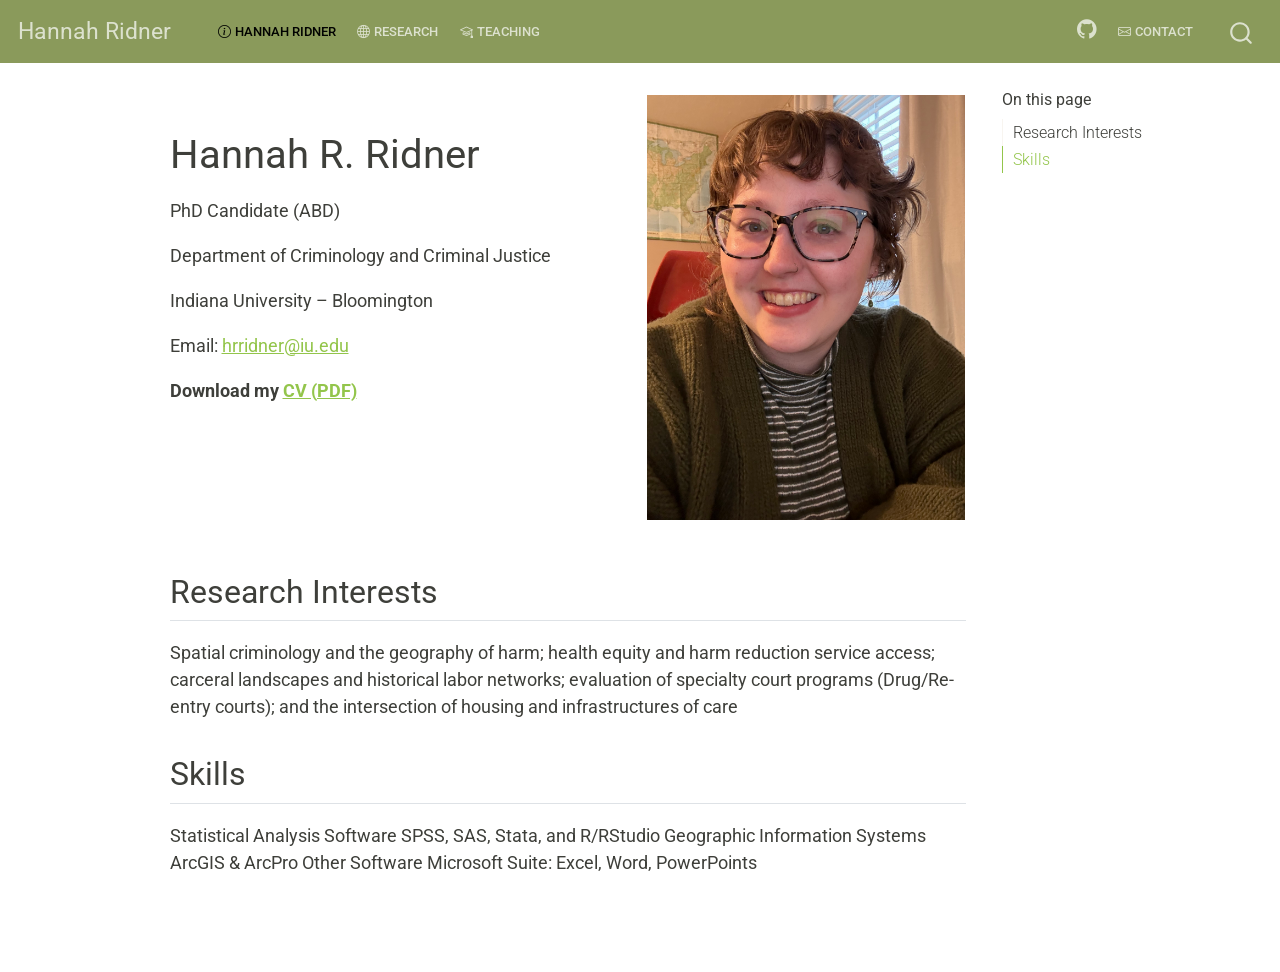
==== docs/about.html @ 34010d77 "Initial commit: personal website with dissertation results Quarto site with About, Research, and Tea" ====
<!DOCTYPE html>
<html xmlns="http://www.w3.org/1999/xhtml" lang="en" xml:lang="en"><head>

<meta charset="utf-8">
<meta name="generator" content="quarto-1.2.335">

<meta name="viewport" content="width=device-width, initial-scale=1.0, user-scalable=yes">


<title>Hannah Ridner – about</title>
<style>
code{white-space: pre-wrap;}
span.smallcaps{font-variant: small-caps;}
div.columns{display: flex; gap: min(4vw, 1.5em);}
div.column{flex: auto; overflow-x: auto;}
div.hanging-indent{margin-left: 1.5em; text-indent: -1.5em;}
ul.task-list{list-style: none;}
ul.task-list li input[type="checkbox"] {
  width: 0.8em;
  margin: 0 0.8em 0.2em -1.6em;
  vertical-align: middle;
}
</style>


<script src="site_libs/quarto-nav/quarto-nav.js"></script>
<script src="site_libs/quarto-nav/headroom.min.js"></script>
<script src="site_libs/clipboard/clipboard.min.js"></script>
<script src="site_libs/quarto-search/autocomplete.umd.js"></script>
<script src="site_libs/quarto-search/fuse.min.js"></script>
<script src="site_libs/quarto-search/quarto-search.js"></script>
<meta name="quarto:offset" content="./">
<script src="site_libs/quarto-html/quarto.js"></script>
<script src="site_libs/quarto-html/popper.min.js"></script>
<script src="site_libs/quarto-html/tippy.umd.min.js"></script>
<script src="site_libs/quarto-html/anchor.min.js"></script>
<link href="site_libs/quarto-html/tippy.css" rel="stylesheet">
<link href="site_libs/quarto-html/quarto-syntax-highlighting.css" rel="stylesheet" id="quarto-text-highlighting-styles">
<script src="site_libs/bootstrap/bootstrap.min.js"></script>
<link href="site_libs/bootstrap/bootstrap-icons.css" rel="stylesheet">
<link href="site_libs/bootstrap/bootstrap.min.css" rel="stylesheet" id="quarto-bootstrap" data-mode="light">
<script id="quarto-search-options" type="application/json">{
  "location": "navbar",
  "copy-button": false,
  "collapse-after": 3,
  "panel-placement": "end",
  "type": "overlay",
  "limit": 20,
  "language": {
    "search-no-results-text": "No results",
    "search-matching-documents-text": "matching documents",
    "search-copy-link-title": "Copy link to search",
    "search-hide-matches-text": "Hide additional matches",
    "search-more-match-text": "more match in this document",
    "search-more-matches-text": "more matches in this document",
    "search-clear-button-title": "Clear",
    "search-detached-cancel-button-title": "Cancel",
    "search-submit-button-title": "Submit"
  }
}</script>


</head>

<body class="nav-fixed">

<div id="quarto-search-results"></div>
  <header id="quarto-header" class="headroom fixed-top">
    <nav class="navbar navbar-expand-lg navbar-dark ">
      <div class="navbar-container container-fluid">
      <div class="navbar-brand-container">
    <a class="navbar-brand" href="./index.html">
    <span class="navbar-title">Hannah Ridner</span>
    </a>
  </div>
          <button class="navbar-toggler" type="button" data-bs-toggle="collapse" data-bs-target="#navbarCollapse" aria-controls="navbarCollapse" aria-expanded="false" aria-label="Toggle navigation" onclick="if (window.quartoToggleHeadroom) { window.quartoToggleHeadroom(); }">
  <span class="navbar-toggler-icon"></span>
</button>
          <div class="collapse navbar-collapse" id="navbarCollapse">
            <ul class="navbar-nav navbar-nav-scroll me-auto">
  <li class="nav-item">
    <a class="nav-link active" href="./about.html" aria-current="page"><i class="bi bi-info-circle" role="img">
</i> 
 <span class="menu-text">Hannah Ridner</span></a>
  </li>  
  <li class="nav-item">
    <a class="nav-link" href="./research.html"><i class="bi bi-globe" role="img">
</i> 
 <span class="menu-text">Research</span></a>
  </li>  
  <li class="nav-item">
    <a class="nav-link" href="./teaching.html"><i class="bi bi-mortarboard" role="img">
</i> 
 <span class="menu-text">Teaching</span></a>
  </li>  
</ul>
            <ul class="navbar-nav navbar-nav-scroll ms-auto">
  <li class="nav-item compact">
    <a class="nav-link" href="https://github.com/hrridner"><i class="bi bi-github" role="img">
</i> 
 <span class="menu-text"></span></a>
  </li>  
  <li class="nav-item">
    <a class="nav-link" href="https://criminaljustice.indiana.edu/about/graduate-students/ridner_hannah.html"><i class="bi bi-envelope" role="img">
</i> 
 <span class="menu-text">Contact</span></a>
  </li>  
</ul>
              <div id="quarto-search" class="" title="Search"></div>
          </div> <!-- /navcollapse -->
      </div> <!-- /container-fluid -->
    </nav>
</header>
<!-- content -->
<div id="quarto-content" class="quarto-container page-columns page-rows-contents page-layout-article page-navbar">
<!-- sidebar -->
<!-- margin-sidebar -->
    <div id="quarto-margin-sidebar" class="sidebar margin-sidebar">
        <nav id="TOC" role="doc-toc" class="toc-active">
    <h2 id="toc-title">On this page</h2>
   
  <ul>
  <li><a href="#research-interests" id="toc-research-interests" class="nav-link active" data-scroll-target="#research-interests">Research Interests</a></li>
  <li><a href="#skills" id="toc-skills" class="nav-link" data-scroll-target="#skills">Skills</a></li>
  </ul>
</nav>
    </div>
<!-- main -->
<main class="content" id="quarto-document-content">



<div style="max-width: 850px; margin: auto;">
<div class="columns">
<div class="column" style="width:60%;">
<section id="hannah-r.-ridner" class="level1">
<h1>Hannah R. Ridner</h1>
<p>PhD Candidate (ABD)</p>
<p>Department of Criminology and Criminal Justice</p>
<p>Indiana University – Bloomington</p>
<p>Email: <a href="mailto:hrridner@iu.edu">hrridner@iu.edu</a></p>
<p><strong>Download my <a href="files/CV_HannahRidner_March2026.pdf" target="_blank">CV (PDF)</a></strong></p>
</section>
</div><div class="column" style="width:40%;">
<p><img src="files/hannah_ridner.jpg" class="img-fluid" style="width:100.0%"></p>
</div>
</div>
</div>
<section id="research-interests" class="level2">
<h2 class="anchored" data-anchor-id="research-interests">Research Interests</h2>
<p>Spatial criminology and the geography of harm; health equity and harm reduction service access; carceral landscapes and historical labor networks; evaluation of specialty court programs (Drug/Re-entry courts); and the intersection of housing and infrastructures of care</p>
</section>
<section id="skills" class="level2">
<h2 class="anchored" data-anchor-id="skills">Skills</h2>
<p>Statistical Analysis Software SPSS, SAS, Stata, and R/RStudio Geographic Information Systems ArcGIS &amp; ArcPro Other Software Microsoft Suite: Excel, Word, PowerPoints</p>


</section>

</main> <!-- /main -->
<script id="quarto-html-after-body" type="application/javascript">
window.document.addEventListener("DOMContentLoaded", function (event) {
  const toggleBodyColorMode = (bsSheetEl) => {
    const mode = bsSheetEl.getAttribute("data-mode");
    const bodyEl = window.document.querySelector("body");
    if (mode === "dark") {
      bodyEl.classList.add("quarto-dark");
      bodyEl.classList.remove("quarto-light");
    } else {
      bodyEl.classList.add("quarto-light");
      bodyEl.classList.remove("quarto-dark");
    }
  }
  const toggleBodyColorPrimary = () => {
    const bsSheetEl = window.document.querySelector("link#quarto-bootstrap");
    if (bsSheetEl) {
      toggleBodyColorMode(bsSheetEl);
    }
  }
  toggleBodyColorPrimary();  
  const icon = "";
  const anchorJS = new window.AnchorJS();
  anchorJS.options = {
    placement: 'right',
    icon: icon
  };
  anchorJS.add('.anchored');
  const clipboard = new window.ClipboardJS('.code-copy-button', {
    target: function(trigger) {
      return trigger.previousElementSibling;
    }
  });
  clipboard.on('success', function(e) {
    // button target
    const button = e.trigger;
    // don't keep focus
    button.blur();
    // flash "checked"
    button.classList.add('code-copy-button-checked');
    var currentTitle = button.getAttribute("title");
    button.setAttribute("title", "Copied!");
    let tooltip;
    if (window.bootstrap) {
      button.setAttribute("data-bs-toggle", "tooltip");
      button.setAttribute("data-bs-placement", "left");
      button.setAttribute("data-bs-title", "Copied!");
      tooltip = new bootstrap.Tooltip(button, 
        { trigger: "manual", 
          customClass: "code-copy-button-tooltip",
          offset: [0, -8]});
      tooltip.show();    
    }
    setTimeout(function() {
      if (tooltip) {
        tooltip.hide();
        button.removeAttribute("data-bs-title");
        button.removeAttribute("data-bs-toggle");
        button.removeAttribute("data-bs-placement");
      }
      button.setAttribute("title", currentTitle);
      button.classList.remove('code-copy-button-checked');
    }, 1000);
    // clear code selection
    e.clearSelection();
  });
  function tippyHover(el, contentFn) {
    const config = {
      allowHTML: true,
      content: contentFn,
      maxWidth: 500,
      delay: 100,
      arrow: false,
      appendTo: function(el) {
          return el.parentElement;
      },
      interactive: true,
      interactiveBorder: 10,
      theme: 'quarto',
      placement: 'bottom-start'
    };
    window.tippy(el, config); 
  }
  const noterefs = window.document.querySelectorAll('a[role="doc-noteref"]');
  for (var i=0; i<noterefs.length; i++) {
    const ref = noterefs[i];
    tippyHover(ref, function() {
      // use id or data attribute instead here
      let href = ref.getAttribute('data-footnote-href') || ref.getAttribute('href');
      try { href = new URL(href).hash; } catch {}
      const id = href.replace(/^#\/?/, "");
      const note = window.document.getElementById(id);
      return note.innerHTML;
    });
  }
  const findCites = (el) => {
    const parentEl = el.parentElement;
    if (parentEl) {
      const cites = parentEl.dataset.cites;
      if (cites) {
        return {
          el,
          cites: cites.split(' ')
        };
      } else {
        return findCites(el.parentElement)
      }
    } else {
      return undefined;
    }
  };
  var bibliorefs = window.document.querySelectorAll('a[role="doc-biblioref"]');
  for (var i=0; i<bibliorefs.length; i++) {
    const ref = bibliorefs[i];
    const citeInfo = findCites(ref);
    if (citeInfo) {
      tippyHover(citeInfo.el, function() {
        var popup = window.document.createElement('div');
        citeInfo.cites.forEach(function(cite) {
          var citeDiv = window.document.createElement('div');
          citeDiv.classList.add('hanging-indent');
          citeDiv.classList.add('csl-entry');
          var biblioDiv = window.document.getElementById('ref-' + cite);
          if (biblioDiv) {
            citeDiv.innerHTML = biblioDiv.innerHTML;
          }
          popup.appendChild(citeDiv);
        });
        return popup.innerHTML;
      });
    }
  }
});
</script>
</div> <!-- /content -->



</body></html>
---- docs/site_libs/quarto-html/tippy.css ----
.tippy-box[data-animation=fade][data-state=hidden]{opacity:0}[data-tippy-root]{max-width:calc(100vw - 10px)}.tippy-box{position:relative;background-color:#333;color:#fff;border-radius:4px;font-size:14px;line-height:1.4;white-space:normal;outline:0;transition-property:transform,visibility,opacity}.tippy-box[data-placement^=top]>.tippy-arrow{bottom:0}.tippy-box[data-placement^=top]>.tippy-arrow:before{bottom:-7px;left:0;border-width:8px 8px 0;border-top-color:initial;transform-origin:center top}.tippy-box[data-placement^=bottom]>.tippy-arrow{top:0}.tippy-box[data-placement^=bottom]>.tippy-arrow:before{top:-7px;left:0;border-width:0 8px 8px;border-bottom-color:initial;transform-origin:center bottom}.tippy-box[data-placement^=left]>.tippy-arrow{right:0}.tippy-box[data-placement^=left]>.tippy-arrow:before{border-width:8px 0 8px 8px;border-left-color:initial;right:-7px;transform-origin:center left}.tippy-box[data-placement^=right]>.tippy-arrow{left:0}.tippy-box[data-placement^=right]>.tippy-arrow:before{left:-7px;border-width:8px 8px 8px 0;border-right-color:initial;transform-origin:center right}.tippy-box[data-inertia][data-state=visible]{transition-timing-function:cubic-bezier(.54,1.5,.38,1.11)}.tippy-arrow{width:16px;height:16px;color:#333}.tippy-arrow:before{content:"";position:absolute;border-color:transparent;border-style:solid}.tippy-content{position:relative;padding:5px 9px;z-index:1}
---- docs/site_libs/quarto-html/quarto-syntax-highlighting.css ----
/* quarto syntax highlight colors */
:root {
  --quarto-hl-ot-color: #003B4F;
  --quarto-hl-at-color: #657422;
  --quarto-hl-ss-color: #20794D;
  --quarto-hl-an-color: #5E5E5E;
  --quarto-hl-fu-color: #4758AB;
  --quarto-hl-st-color: #20794D;
  --quarto-hl-cf-color: #003B4F;
  --quarto-hl-op-color: #5E5E5E;
  --quarto-hl-er-color: #AD0000;
  --quarto-hl-bn-color: #AD0000;
  --quarto-hl-al-color: #AD0000;
  --quarto-hl-va-color: #111111;
  --quarto-hl-bu-color: inherit;
  --quarto-hl-ex-color: inherit;
  --quarto-hl-pp-color: #AD0000;
  --quarto-hl-in-color: #5E5E5E;
  --quarto-hl-vs-color: #20794D;
  --quarto-hl-wa-color: #5E5E5E;
  --quarto-hl-do-color: #5E5E5E;
  --quarto-hl-im-color: #00769E;
  --quarto-hl-ch-color: #20794D;
  --quarto-hl-dt-color: #AD0000;
  --quarto-hl-fl-color: #AD0000;
  --quarto-hl-co-color: #5E5E5E;
  --quarto-hl-cv-color: #5E5E5E;
  --quarto-hl-cn-color: #8f5902;
  --quarto-hl-sc-color: #5E5E5E;
  --quarto-hl-dv-color: #AD0000;
  --quarto-hl-kw-color: #003B4F;
}

/* other quarto variables */
:root {
  --quarto-font-monospace: SFMono-Regular, Menlo, Monaco, Consolas, "Liberation Mono", "Courier New", monospace;
}

pre > code.sourceCode > span {
  color: #003B4F;
}

code span {
  color: #003B4F;
}

code.sourceCode > span {
  color: #003B4F;
}

div.sourceCode,
div.sourceCode pre.sourceCode {
  color: #003B4F;
}

code span.ot {
  color: #003B4F;
}

code span.at {
  color: #657422;
}

code span.ss {
  color: #20794D;
}

code span.an {
  color: #5E5E5E;
}

code span.fu {
  color: #4758AB;
}

code span.st {
  color: #20794D;
}

code span.cf {
  color: #003B4F;
}

code span.op {
  color: #5E5E5E;
}

code span.er {
  color: #AD0000;
}

code span.bn {
  color: #AD0000;
}

code span.al {
  color: #AD0000;
}

code span.va {
  color: #111111;
}

code span.pp {
  color: #AD0000;
}

code span.in {
  color: #5E5E5E;
}

code span.vs {
  color: #20794D;
}

code span.wa {
  color: #5E5E5E;
  font-style: italic;
}

code span.do {
  color: #5E5E5E;
  font-style: italic;
}

code span.im {
  color: #00769E;
}

code span.ch {
  color: #20794D;
}

code span.dt {
  color: #AD0000;
}

code span.fl {
  color: #AD0000;
}

code span.co {
  color: #5E5E5E;
}

code span.cv {
  color: #5E5E5E;
  font-style: italic;
}

code span.cn {
  color: #8f5902;
}

code span.sc {
  color: #5E5E5E;
}

code span.dv {
  color: #AD0000;
}

code span.kw {
  color: #003B4F;
}

.prevent-inlining {
  content: "</";
}

/*# sourceMappingURL=debc5d5d77c3f9108843748ff7464032.css.map */
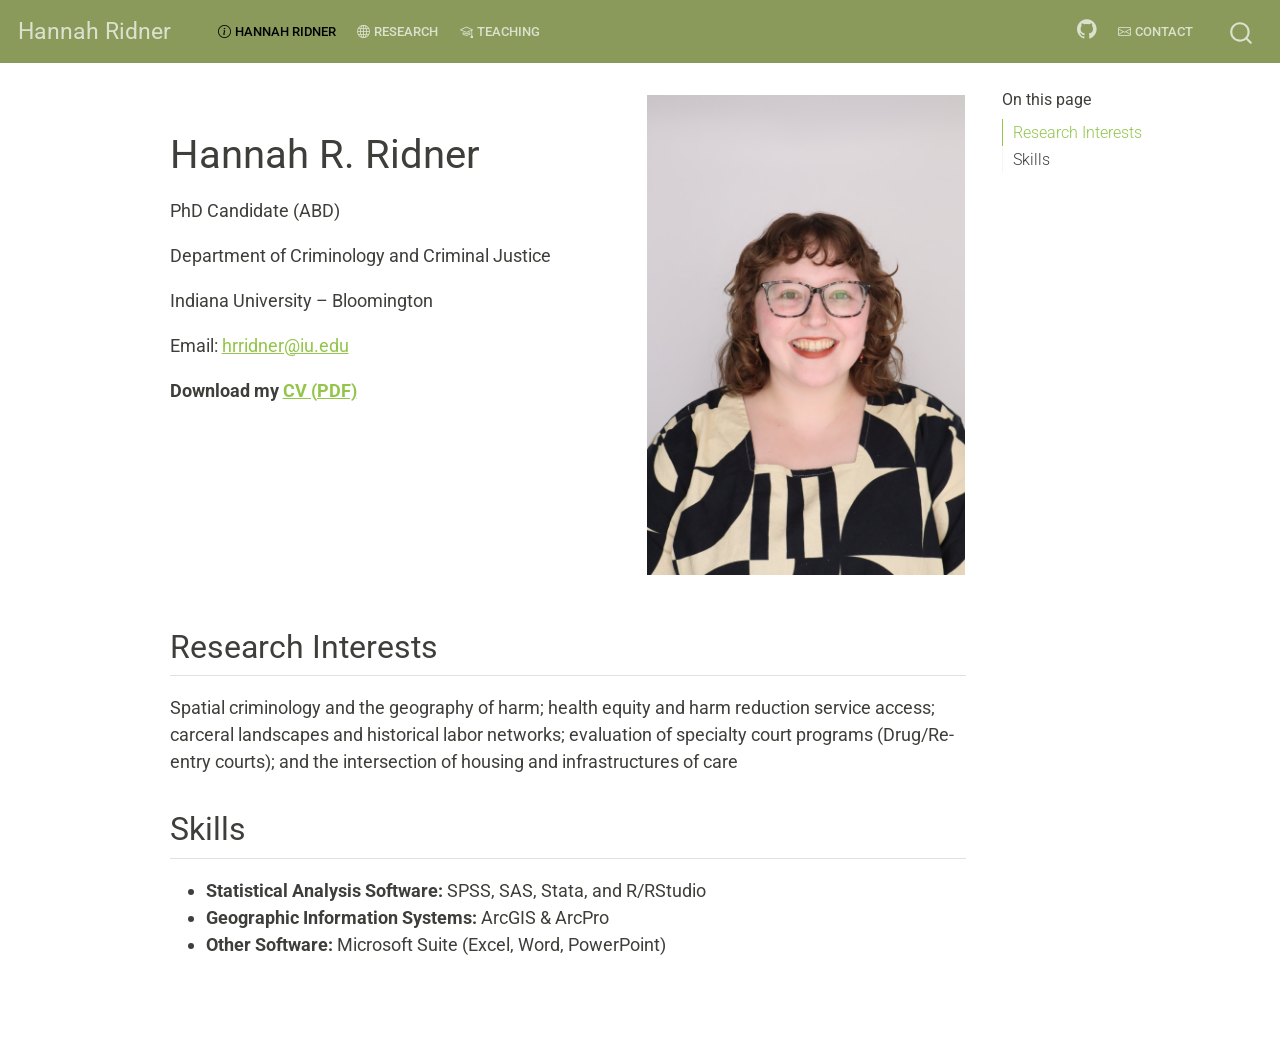
==== commit 3e5530c8: "Job-market update: remove dissertation tab, new photo and CV - Remove Dissertation tab, page, and re" ====
--- a/docs/about.html
+++ b/docs/about.html
@@ -1,298 +1,3 @@
 <!DOCTYPE html>
-<html xmlns="http://www.w3.org/1999/xhtml" lang="en" xml:lang="en"><head>
-
-<meta charset="utf-8">
-<meta name="generator" content="quarto-1.2.335">
-
-<meta name="viewport" content="width=device-width, initial-scale=1.0, user-scalable=yes">
-
-
-<title>Hannah Ridner – about</title>
-<style>
-code{white-space: pre-wrap;}
-span.smallcaps{font-variant: small-caps;}
-div.columns{display: flex; gap: min(4vw, 1.5em);}
-div.column{flex: auto; overflow-x: auto;}
-div.hanging-indent{margin-left: 1.5em; text-indent: -1.5em;}
-ul.task-list{list-style: none;}
-ul.task-list li input[type="checkbox"] {
-  width: 0.8em;
-  margin: 0 0.8em 0.2em -1.6em;
-  vertical-align: middle;
-}
-</style>
-
-
-<script src="site_libs/quarto-nav/quarto-nav.js"></script>
-<script src="site_libs/quarto-nav/headroom.min.js"></script>
-<script src="site_libs/clipboard/clipboard.min.js"></script>
-<script src="site_libs/quarto-search/autocomplete.umd.js"></script>
-<script src="site_libs/quarto-search/fuse.min.js"></script>
-<script src="site_libs/quarto-search/quarto-search.js"></script>
-<meta name="quarto:offset" content="./">
-<script src="site_libs/quarto-html/quarto.js"></script>
-<script src="site_libs/quarto-html/popper.min.js"></script>
-<script src="site_libs/quarto-html/tippy.umd.min.js"></script>
-<script src="site_libs/quarto-html/anchor.min.js"></script>
-<link href="site_libs/quarto-html/tippy.css" rel="stylesheet">
-<link href="site_libs/quarto-html/quarto-syntax-highlighting.css" rel="stylesheet" id="quarto-text-highlighting-styles">
-<script src="site_libs/bootstrap/bootstrap.min.js"></script>
-<link href="site_libs/bootstrap/bootstrap-icons.css" rel="stylesheet">
-<link href="site_libs/bootstrap/bootstrap.min.css" rel="stylesheet" id="quarto-bootstrap" data-mode="light">
-<script id="quarto-search-options" type="application/json">{
-  "location": "navbar",
-  "copy-button": false,
-  "collapse-after": 3,
-  "panel-placement": "end",
-  "type": "overlay",
-  "limit": 20,
-  "language": {
-    "search-no-results-text": "No results",
-    "search-matching-documents-text": "matching documents",
-    "search-copy-link-title": "Copy link to search",
-    "search-hide-matches-text": "Hide additional matches",
-    "search-more-match-text": "more match in this document",
-    "search-more-matches-text": "more matches in this document",
-    "search-clear-button-title": "Clear",
-    "search-detached-cancel-button-title": "Cancel",
-    "search-submit-button-title": "Submit"
-  }
-}</script>
-
-
-</head>
-
-<body class="nav-fixed">
-
-<div id="quarto-search-results"></div>
-  <header id="quarto-header" class="headroom fixed-top">
-    <nav class="navbar navbar-expand-lg navbar-dark ">
-      <div class="navbar-container container-fluid">
-      <div class="navbar-brand-container">
-    <a class="navbar-brand" href="./index.html">
-    <span class="navbar-title">Hannah Ridner</span>
-    </a>
-  </div>
-          <button class="navbar-toggler" type="button" data-bs-toggle="collapse" data-bs-target="#navbarCollapse" aria-controls="navbarCollapse" aria-expanded="false" aria-label="Toggle navigation" onclick="if (window.quartoToggleHeadroom) { window.quartoToggleHeadroom(); }">
-  <span class="navbar-toggler-icon"></span>
-</button>
-          <div class="collapse navbar-collapse" id="navbarCollapse">
-            <ul class="navbar-nav navbar-nav-scroll me-auto">
-  <li class="nav-item">
-    <a class="nav-link active" href="./about.html" aria-current="page"><i class="bi bi-info-circle" role="img">
-</i> 
- <span class="menu-text">Hannah Ridner</span></a>
-  </li>  
-  <li class="nav-item">
-    <a class="nav-link" href="./research.html"><i class="bi bi-globe" role="img">
-</i> 
- <span class="menu-text">Research</span></a>
-  </li>  
-  <li class="nav-item">
-    <a class="nav-link" href="./teaching.html"><i class="bi bi-mortarboard" role="img">
-</i> 
- <span class="menu-text">Teaching</span></a>
-  </li>  
-</ul>
-            <ul class="navbar-nav navbar-nav-scroll ms-auto">
-  <li class="nav-item compact">
-    <a class="nav-link" href="https://github.com/hrridner"><i class="bi bi-github" role="img">
-</i> 
- <span class="menu-text"></span></a>
-  </li>  
-  <li class="nav-item">
-    <a class="nav-link" href="https://criminaljustice.indiana.edu/about/graduate-students/ridner_hannah.html"><i class="bi bi-envelope" role="img">
-</i> 
- <span class="menu-text">Contact</span></a>
-  </li>  
-</ul>
-              <div id="quarto-search" class="" title="Search"></div>
-          </div> <!-- /navcollapse -->
-      </div> <!-- /container-fluid -->
-    </nav>
-</header>
-<!-- content -->
-<div id="quarto-content" class="quarto-container page-columns page-rows-contents page-layout-article page-navbar">
-<!-- sidebar -->
-<!-- margin-sidebar -->
-    <div id="quarto-margin-sidebar" class="sidebar margin-sidebar">
-        <nav id="TOC" role="doc-toc" class="toc-active">
-    <h2 id="toc-title">On this page</h2>
-   
-  <ul>
-  <li><a href="#research-interests" id="toc-research-interests" class="nav-link active" data-scroll-target="#research-interests">Research Interests</a></li>
-  <li><a href="#skills" id="toc-skills" class="nav-link" data-scroll-target="#skills">Skills</a></li>
-  </ul>
-</nav>
-    </div>
-<!-- main -->
-<main class="content" id="quarto-document-content">
-
-
-
-<div style="max-width: 850px; margin: auto;">
-<div class="columns">
-<div class="column" style="width:60%;">
-<section id="hannah-r.-ridner" class="level1">
-<h1>Hannah R. Ridner</h1>
-<p>PhD Candidate (ABD)</p>
-<p>Department of Criminology and Criminal Justice</p>
-<p>Indiana University – Bloomington</p>
-<p>Email: <a href="mailto:hrridner@iu.edu">hrridner@iu.edu</a></p>
-<p><strong>Download my <a href="files/CV_HannahRidner_March2026.pdf" target="_blank">CV (PDF)</a></strong></p>
-</section>
-</div><div class="column" style="width:40%;">
-<p><img src="files/hannah_ridner.jpg" class="img-fluid" style="width:100.0%"></p>
-</div>
-</div>
-</div>
-<section id="research-interests" class="level2">
-<h2 class="anchored" data-anchor-id="research-interests">Research Interests</h2>
-<p>Spatial criminology and the geography of harm; health equity and harm reduction service access; carceral landscapes and historical labor networks; evaluation of specialty court programs (Drug/Re-entry courts); and the intersection of housing and infrastructures of care</p>
-</section>
-<section id="skills" class="level2">
-<h2 class="anchored" data-anchor-id="skills">Skills</h2>
-<p>Statistical Analysis Software SPSS, SAS, Stata, and R/RStudio Geographic Information Systems ArcGIS &amp; ArcPro Other Software Microsoft Suite: Excel, Word, PowerPoints</p>
-
-
-</section>
-
-</main> <!-- /main -->
-<script id="quarto-html-after-body" type="application/javascript">
-window.document.addEventListener("DOMContentLoaded", function (event) {
-  const toggleBodyColorMode = (bsSheetEl) => {
-    const mode = bsSheetEl.getAttribute("data-mode");
-    const bodyEl = window.document.querySelector("body");
-    if (mode === "dark") {
-      bodyEl.classList.add("quarto-dark");
-      bodyEl.classList.remove("quarto-light");
-    } else {
-      bodyEl.classList.add("quarto-light");
-      bodyEl.classList.remove("quarto-dark");
-    }
-  }
-  const toggleBodyColorPrimary = () => {
-    const bsSheetEl = window.document.querySelector("link#quarto-bootstrap");
-    if (bsSheetEl) {
-      toggleBodyColorMode(bsSheetEl);
-    }
-  }
-  toggleBodyColorPrimary();  
-  const icon = "";
-  const anchorJS = new window.AnchorJS();
-  anchorJS.options = {
-    placement: 'right',
-    icon: icon
-  };
-  anchorJS.add('.anchored');
-  const clipboard = new window.ClipboardJS('.code-copy-button', {
-    target: function(trigger) {
-      return trigger.previousElementSibling;
-    }
-  });
-  clipboard.on('success', function(e) {
-    // button target
-    const button = e.trigger;
-    // don't keep focus
-    button.blur();
-    // flash "checked"
-    button.classList.add('code-copy-button-checked');
-    var currentTitle = button.getAttribute("title");
-    button.setAttribute("title", "Copied!");
-    let tooltip;
-    if (window.bootstrap) {
-      button.setAttribute("data-bs-toggle", "tooltip");
-      button.setAttribute("data-bs-placement", "left");
-      button.setAttribute("data-bs-title", "Copied!");
-      tooltip = new bootstrap.Tooltip(button, 
-        { trigger: "manual", 
-          customClass: "code-copy-button-tooltip",
-          offset: [0, -8]});
-      tooltip.show();    
-    }
-    setTimeout(function() {
-      if (tooltip) {
-        tooltip.hide();
-        button.removeAttribute("data-bs-title");
-        button.removeAttribute("data-bs-toggle");
-        button.removeAttribute("data-bs-placement");
-      }
-      button.setAttribute("title", currentTitle);
-      button.classList.remove('code-copy-button-checked');
-    }, 1000);
-    // clear code selection
-    e.clearSelection();
-  });
-  function tippyHover(el, contentFn) {
-    const config = {
-      allowHTML: true,
-      content: contentFn,
-      maxWidth: 500,
-      delay: 100,
-      arrow: false,
-      appendTo: function(el) {
-          return el.parentElement;
-      },
-      interactive: true,
-      interactiveBorder: 10,
-      theme: 'quarto',
-      placement: 'bottom-start'
-    };
-    window.tippy(el, config); 
-  }
-  const noterefs = window.document.querySelectorAll('a[role="doc-noteref"]');
-  for (var i=0; i<noterefs.length; i++) {
-    const ref = noterefs[i];
-    tippyHover(ref, function() {
-      // use id or data attribute instead here
-      let href = ref.getAttribute('data-footnote-href') || ref.getAttribute('href');
-      try { href = new URL(href).hash; } catch {}
-      const id = href.replace(/^#\/?/, "");
-      const note = window.document.getElementById(id);
-      return note.innerHTML;
-    });
-  }
-  const findCites = (el) => {
-    const parentEl = el.parentElement;
-    if (parentEl) {
-      const cites = parentEl.dataset.cites;
-      if (cites) {
-        return {
-          el,
-          cites: cites.split(' ')
-        };
-      } else {
-        return findCites(el.parentElement)
-      }
-    } else {
-      return undefined;
-    }
-  };
-  var bibliorefs = window.document.querySelectorAll('a[role="doc-biblioref"]');
-  for (var i=0; i<bibliorefs.length; i++) {
-    const ref = bibliorefs[i];
-    const citeInfo = findCites(ref);
-    if (citeInfo) {
-      tippyHover(citeInfo.el, function() {
-        var popup = window.document.createElement('div');
-        citeInfo.cites.forEach(function(cite) {
-          var citeDiv = window.document.createElement('div');
-          citeDiv.classList.add('hanging-indent');
-          citeDiv.classList.add('csl-entry');
-          var biblioDiv = window.document.getElementById('ref-' + cite);
-          if (biblioDiv) {
-            citeDiv.innerHTML = biblioDiv.innerHTML;
-          }
-          popup.appendChild(citeDiv);
-        });
-        return popup.innerHTML;
-      });
-    }
-  }
-});
-</script>
-</div> <!-- /content -->
-
-
-
-</body></html>+<html><head><title>Hannah Ridner</title><meta http-equiv="refresh" content="0; url=index.html"><link rel="canonical" href="index.html"></head>
+<body><a href="index.html">Hannah Ridner</a></body></html>
